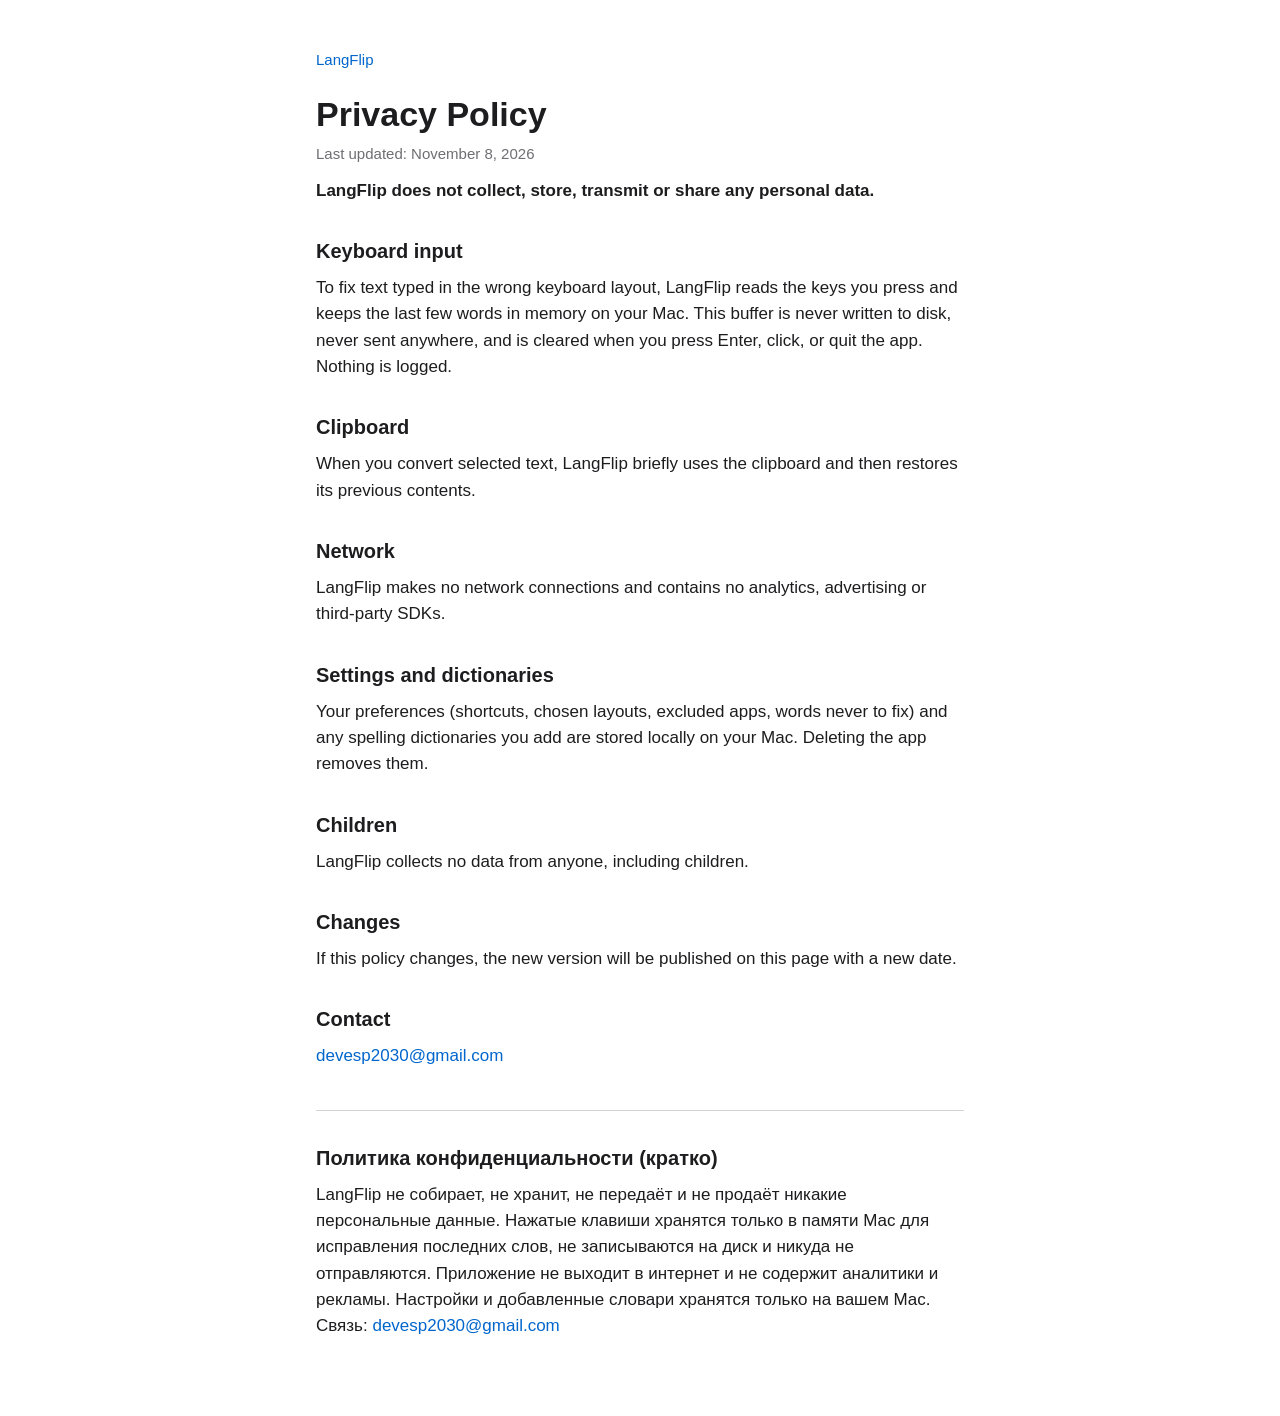
==== privacy.html @ 4376d8f4 "Add LangFlip Privacy Policy page" ====
<!doctype html>
<html lang="en">
<head>
<meta charset="utf-8">
<meta name="viewport" content="width=device-width, initial-scale=1">
<title>LangFlip Privacy Policy</title>
<link rel="stylesheet" href="style.css">
</head>
<body>
<main>
<p class="back"><a href="./">LangFlip</a></p>
<h1>Privacy Policy</h1>
<p class="muted">Last updated: November 8, 2026</p>

<p><strong>LangFlip does not collect, store, transmit or share any personal data.</strong></p>

<h2>Keyboard input</h2>
<p>To fix text typed in the wrong keyboard layout, LangFlip reads the keys you press and keeps the last few words in memory on your Mac. This buffer is never written to disk, never sent anywhere, and is cleared when you press Enter, click, or quit the app. Nothing is logged.</p>

<h2>Clipboard</h2>
<p>When you convert selected text, LangFlip briefly uses the clipboard and then restores its previous contents.</p>

<h2>Network</h2>
<p>LangFlip makes no network connections and contains no analytics, advertising or third-party SDKs.</p>

<h2>Settings and dictionaries</h2>
<p>Your preferences (shortcuts, chosen layouts, excluded apps, words never to fix) and any spelling dictionaries you add are stored locally on your Mac. Deleting the app removes them.</p>

<h2>Children</h2>
<p>LangFlip collects no data from anyone, including children.</p>

<h2>Changes</h2>
<p>If this policy changes, the new version will be published on this page with a new date.</p>

<h2>Contact</h2>
<p><a href="mailto:devesp2030@gmail.com">devesp2030@gmail.com</a></p>

<hr>
<section lang="ru">
<h2>Политика конфиденциальности (кратко)</h2>
<p>LangFlip не собирает, не хранит, не передаёт и не продаёт никакие персональные данные. Нажатые клавиши хранятся только в памяти Mac для исправления последних слов, не записываются на диск и никуда не отправляются. Приложение не выходит в интернет и не содержит аналитики и рекламы. Настройки и добавленные словари хранятся только на вашем Mac. Связь: <a href="mailto:devesp2030@gmail.com">devesp2030@gmail.com</a></p>
</section>
</main>
</body>
</html>
---- style.css ----
:root { --bg: #ffffff; --fg: #1d1d1f; --muted: #6e6e73; --link: #0066cc; --line: #d2d2d7; }
@media (prefers-color-scheme: dark) {
  :root { --bg: #1d1d1f; --fg: #f5f5f7; --muted: #a1a1a6; --link: #4da3ff; --line: #424245; }
}
* { box-sizing: border-box; }
body { margin: 0; background: var(--bg); color: var(--fg);
  font: 17px/1.55 -apple-system, BlinkMacSystemFont, "Helvetica Neue", Arial, sans-serif; }
main { max-width: 680px; margin: 0 auto; padding: 48px 16px 64px; }
h1 { font-size: 34px; line-height: 1.15; margin: 0 0 8px; }
h2 { font-size: 20px; margin: 32px 0 8px; }
p, li { margin: 0 0 12px; }
a { color: var(--link); text-decoration: none; }
a:hover { text-decoration: underline; }
.lead { font-size: 20px; color: var(--muted); }
.muted { color: var(--muted); font-size: 15px; }
.back { font-size: 15px; margin-bottom: 24px; }
hr { border: 0; border-top: 1px solid var(--line); margin: 40px 0 0; }
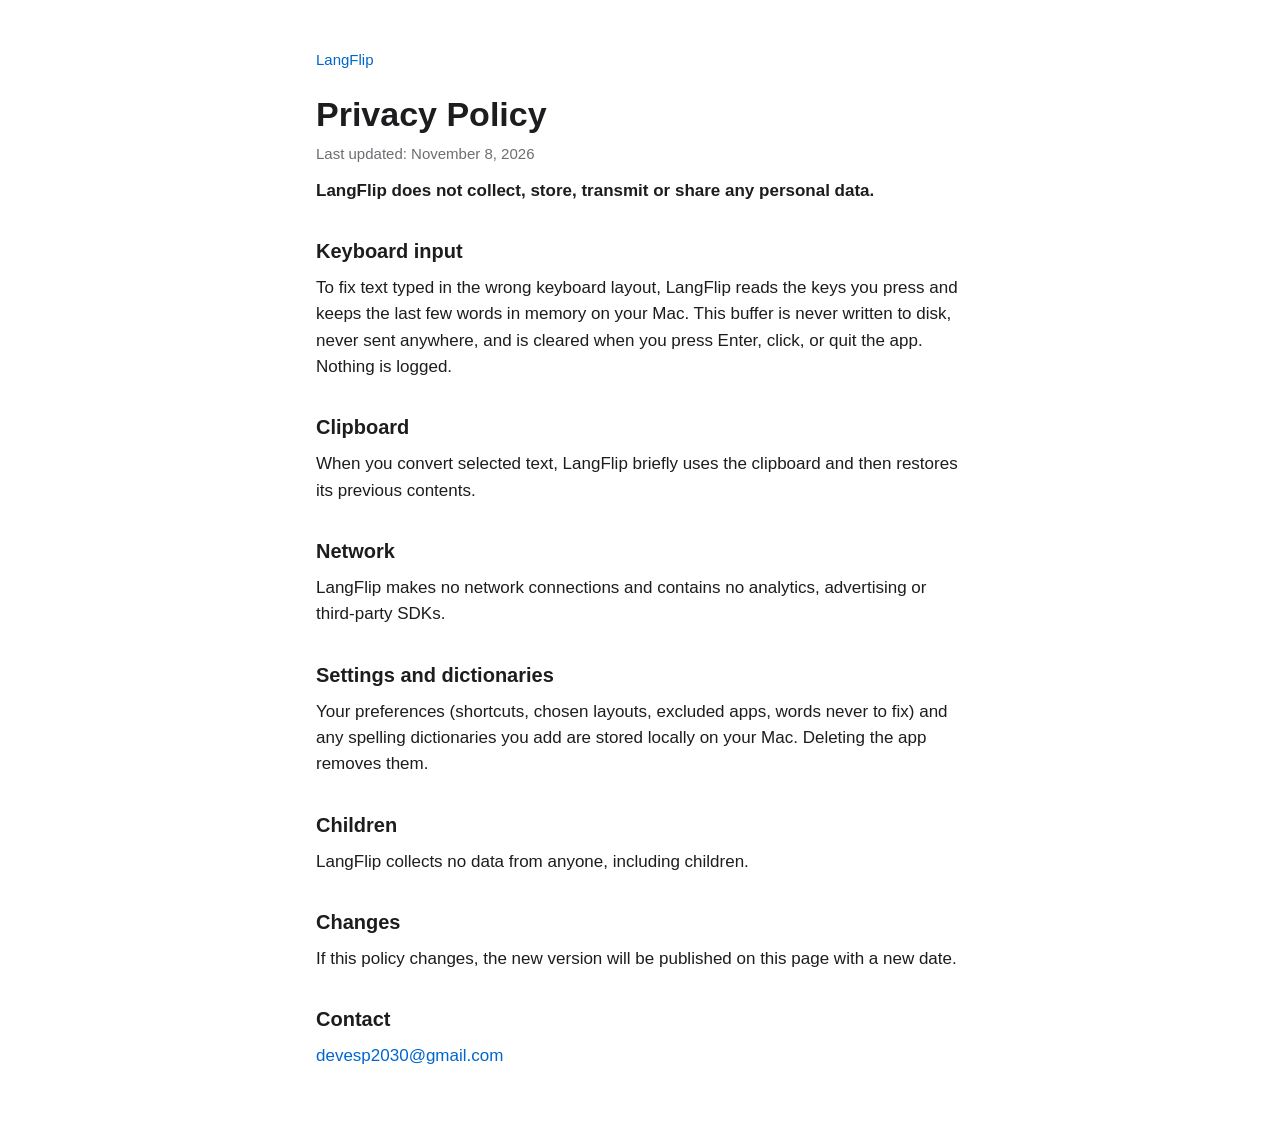
==== commit 88a1d766: "Remove Russian privacy policy section Removed the Russian privacy policy section from the HTML." ====
--- a/privacy.html
+++ b/privacy.html
@@ -35,11 +35,6 @@
 <h2>Contact</h2>
 <p><a href="mailto:devesp2030@gmail.com">devesp2030@gmail.com</a></p>
 
-<hr>
-<section lang="ru">
-<h2>Политика конфиденциальности (кратко)</h2>
-<p>LangFlip не собирает, не хранит, не передаёт и не продаёт никакие персональные данные. Нажатые клавиши хранятся только в памяти Mac для исправления последних слов, не записываются на диск и никуда не отправляются. Приложение не выходит в интернет и не содержит аналитики и рекламы. Настройки и добавленные словари хранятся только на вашем Mac. Связь: <a href="mailto:devesp2030@gmail.com">devesp2030@gmail.com</a></p>
-</section>
 </main>
 </body>
 </html>
